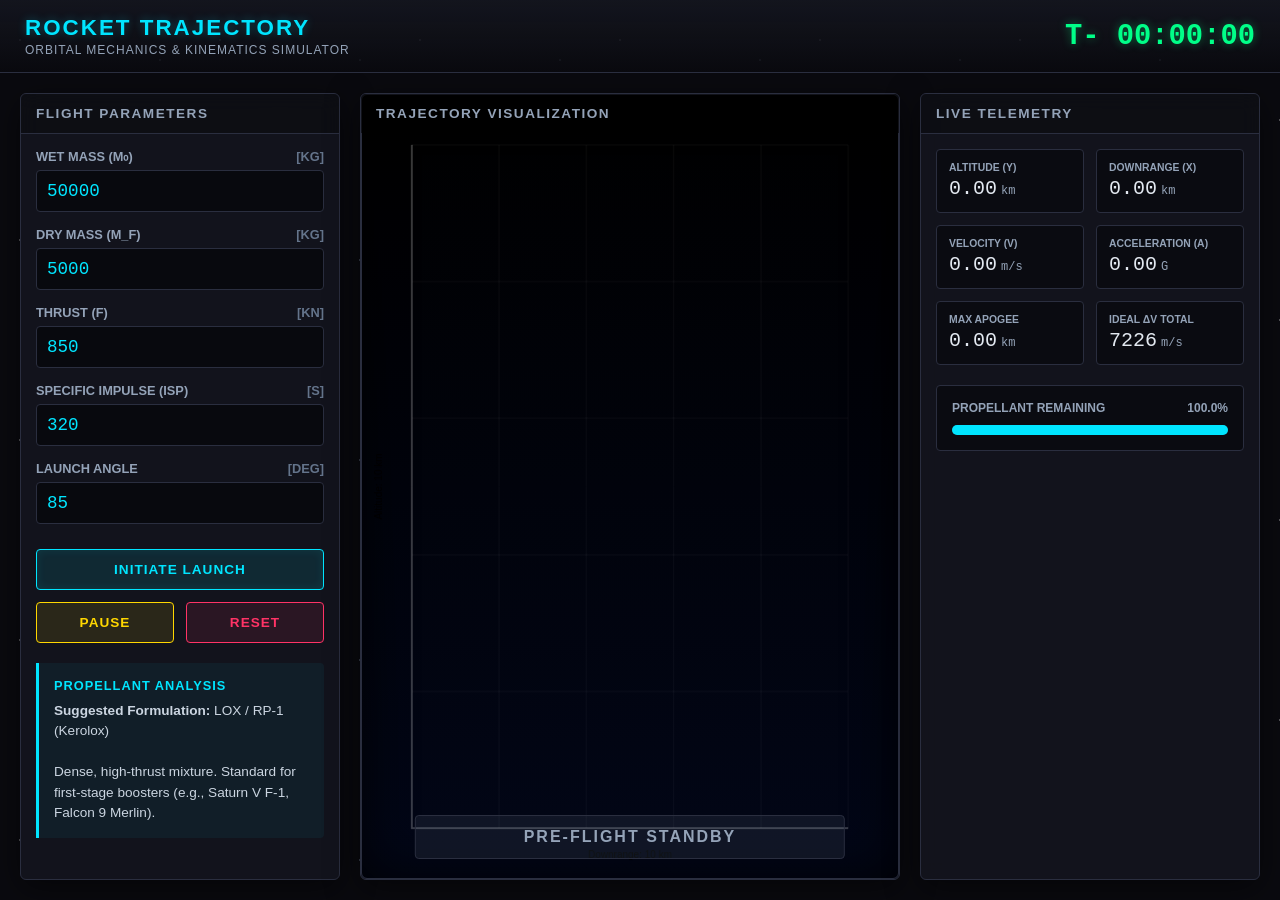
==== rocket-trajectory-simulator/index.html @ 6ebfdda8 "Add complete HTML structure for simulator This file contains the complete HTML structure for the Roc" ====
<!DOCTYPE html>
<html lang="en">
<head>
    <meta charset="UTF-8">
    <meta name="viewport" content="width=device-width, initial-scale=1.0">
    <title>Rocket Trajectory Simulator</title>
    
    <!--
    ======================================================================
    PROJECT TITLE: Rocket Trajectory Simulator
    AUTHOR: Undergraduate Engineering Portfolio Project
    OBJECTIVE: Simulate and visualize 2D rocket launch trajectories using 
               fundamental principles of orbital mechanics and kinematics.
    THEORY: Utilizes numerical integration (Euler Method) to step through 
            time, applying thrust and gravity vectors to update velocity 
            and position. The Tsiolkovsky Rocket Equation validates total Δv.
    EQUATIONS USED: 
      - Tsiolkovsky: Δv = Isp * g₀ * ln(m₀ / mf)
      - Force: F = (Thrust - Drag) - (Mass * g₀)
      - Acceleration: a = F / Mass
      - Velocity: v(t+Δt) = v(t) + a * Δt
      - Position: s(t+Δt) = s(t) + v * Δt
    ASSUMPTIONS: 
      - 2D Cartesian coordinate system (Flat Earth approximation for local flight).
      - Constant gravitational acceleration (g₀ = 9.80665 m/s²).
      - Vacuum approximation (neglected aerodynamic drag for simplified baseline).
    LIMITATIONS: 
      - Does not model Max-Q (aerodynamic pressure).
      - Coriolis effect and orbital curvature are neglected.
    FUTURE IMPROVEMENTS: 
      - Integrate atmospheric density models (US Standard Atmosphere 1976).
      - Implement Runge-Kutta 4th order (RK4) integration for higher accuracy.
      - Multi-stage capability and dynamic mass shedding.
    REFERENCES: 
      - Sutton, G. P. "Rocket Propulsion Elements".
      - Fundamentals of Astrodynamics (Bate, Mueller, White).
    ======================================================================
    -->
    
    <style>
        :root {
            /* Color Palette - Modern Mission Control Theme */
            --bg-main: #0a0a0f;
            --bg-panel: #14161f;
            --border-color: #2a2e3f;
            --text-main: #e2e8f0;
            --text-muted: #94a3b8;
            --accent-blue: #00e5ff;
            --accent-green: #00ff88;
            --accent-red: #ff3366;
            --accent-yellow: #ffd700;
            --font-ui: 'Segoe UI', Roboto, Helvetica, Arial, sans-serif;
            --font-mono: 'Courier New', Courier, monospace;
        }

        * {
            box-sizing: border-box;
            margin: 0;
            padding: 0;
        }

        body {
            background-color: var(--bg-main);
            color: var(--text-main);
            font-family: var(--font-ui);
            height: 100vh;
            display: flex;
            flex-direction: column;
            overflow: hidden;
        }

        /* Background Animation Layer */
        .star-field {
            position: absolute;
            top: 0;
            left: 0;
            width: 100%;
            height: 100%;
            z-index: -1;
            background-image: 
                radial-gradient(1px 1px at 10% 20%, white 100%, transparent),
                radial-gradient(1px 1px at 40% 60%, white 100%, transparent),
                radial-gradient(1.5px 1.5px at 80% 30%, #a4b5d6 100%, transparent),
                radial-gradient(2px 2px at 90% 80%, #a4b5d6 100%, transparent);
            background-size: 200px 200px;
            animation: scrollStars 60s linear infinite;
            opacity: 0.3;
        }

        @keyframes scrollStars {
            0% { background-position: 0 0; }
            100% { background-position: 0 200px; }
        }

        /* Header / Branding */
        header {
            padding: 15px 25px;
            background: linear-gradient(180deg, rgba(20,22,31,0.95) 0%, rgba(10,10,15,0.8) 100%);
            border-bottom: 1px solid var(--border-color);
            display: flex;
            justify-content: space-between;
            align-items: center;
            z-index: 10;
        }

        .logo-area h1 {
            font-size: 1.4rem;
            font-weight: 600;
            letter-spacing: 2px;
            text-transform: uppercase;
            color: var(--accent-blue);
            text-shadow: 0 0 10px rgba(0, 229, 255, 0.3);
        }

        .logo-area p {
            font-size: 0.75rem;
            color: var(--text-muted);
            letter-spacing: 1px;
            text-transform: uppercase;
            margin-top: 2px;
        }

        .mission-clock {
            font-family: var(--font-mono);
            font-size: 1.8rem;
            color: var(--accent-green);
            text-shadow: 0 0 10px rgba(0, 255, 136, 0.4);
            font-weight: bold;
        }

        /* Main Dashboard Grid */
        .dashboard {
            display: grid;
            grid-template-columns: 320px 1fr 340px;
            gap: 20px;
            padding: 20px;
            flex: 1;
            height: calc(100vh - 75px);
        }

        /* Standard Panel Styling */
        .panel {
            background: rgba(20, 22, 31, 0.85);
            backdrop-filter: blur(10px);
            border: 1px solid var(--border-color);
            border-radius: 6px;
            display: flex;
            flex-direction: column;
            box-shadow: 0 8px 32px rgba(0, 0, 0, 0.5);
            overflow-y: auto;
        }

        .panel-header {
            padding: 12px 15px;
            border-bottom: 1px solid var(--border-color);
            font-size: 0.85rem;
            font-weight: 700;
            text-transform: uppercase;
            letter-spacing: 1.5px;
            color: var(--text-muted);
            background: rgba(0,0,0,0.3);
        }

        .panel-content {
            padding: 15px;
        }

        /* Forms & Inputs */
        .input-group {
            margin-bottom: 15px;
        }

        .input-group label {
            display: flex;
            justify-content: space-between;
            font-size: 0.8rem;
            color: var(--text-muted);
            margin-bottom: 6px;
            text-transform: uppercase;
            font-weight: 600;
        }

        .input-group label span.unit {
            color: #64748b;
        }

        .input-group input {
            width: 100%;
            background: rgba(0,0,0,0.5);
            border: 1px solid var(--border-color);
            color: var(--accent-blue);
            padding: 10px;
            border-radius: 4px;
            font-family: var(--font-mono);
            font-size: 1.1rem;
            transition: all 0.3s ease;
        }

        .input-group input:focus {
            outline: none;
            border-color: var(--accent-blue);
            box-shadow: 0 0 8px rgba(0, 229, 255, 0.2);
        }

        /* Buttons */
        .btn-group {
            display: grid;
            grid-template-columns: 1fr 1fr;
            gap: 12px;
            margin-top: 25px;
        }

        button {
            padding: 12px;
            border: none;
            border-radius: 4px;
            font-weight: 700;
            text-transform: uppercase;
            letter-spacing: 1px;
            cursor: pointer;
            transition: all 0.2s;
            font-family: var(--font-ui);
            font-size: 0.85rem;
        }

        button:active { transform: translateY(1px); }

        .btn-launch {
            grid-column: span 2;
            background: rgba(0, 229, 255, 0.1);
            color: var(--accent-blue);
            border: 1px solid var(--accent-blue);
            box-shadow: 0 0 10px rgba(0, 229, 255, 0.1) inset;
        }

        .btn-launch:hover {
            background: var(--accent-blue);
            color: #000;
            box-shadow: 0 0 20px rgba(0, 229, 255, 0.5);
        }

        .btn-pause {
            background: rgba(255, 215, 0, 0.1);
            color: var(--accent-yellow);
            border: 1px solid var(--accent-yellow);
        }
        .btn-pause:hover { background: rgba(255, 215, 0, 0.2); }

        .btn-reset {
            background: rgba(255, 51, 102, 0.1);
            color: var(--accent-red);
            border: 1px solid var(--accent-red);
        }
        .btn-reset:hover { background: rgba(255, 51, 102, 0.2); }

        /* Central Canvas */
        .canvas-container {
            display: flex;
            flex-direction: column;
            position: relative;
        }
        
        #simCanvas {
            width: 100%;
            height: 100%;
            min-height: 400px;
            background: linear-gradient(0deg, #020617 0%, #000000 100%);
            border-radius: 6px;
            border: 1px solid var(--border-color);
            box-shadow: inset 0 0 50px rgba(0,0,0,0.8);
        }

        .overlay-data {
            position: absolute;
            top: 15px;
            left: 15px;
            pointer-events: none;
        }

        /* Telemetry Grid */
        .telemetry-grid {
            display: grid;
            grid-template-columns: 1fr 1fr;
            gap: 12px;
        }

        .data-box {
            background: rgba(0,0,0,0.4);
            border: 1px solid var(--border-color);
            border-radius: 4px;
            padding: 12px;
            display: flex;
            flex-direction: column;
            justify-content: center;
        }

        .data-label {
            font-size: 0.65rem;
            color: var(--text-muted);
            text-transform: uppercase;
            margin-bottom: 4px;
            font-weight: 600;
        }

        .data-value {
            font-family: var(--font-mono);
            font-size: 1.25rem;
            color: var(--text-main);
            display: flex;
            align-items: baseline;
            gap: 4px;
        }

        .data-unit {
            font-size: 0.75rem;
            color: var(--text-muted);
        }

        /* Fuel Indicator */
        .fuel-gauge {
            margin-top: 20px;
            background: rgba(0,0,0,0.4);
            border: 1px solid var(--border-color);
            border-radius: 4px;
            padding: 15px;
        }
        
        .gauge-header {
            display: flex;
            justify-content: space-between;
            font-size: 0.75rem;
            text-transform: uppercase;
            color: var(--text-muted);
            font-weight: bold;
        }

        .progress-bg {
            height: 10px;
            background: #1e293b;
            border-radius: 5px;
            margin-top: 10px;
            overflow: hidden;
            box-shadow: inset 0 1px 3px rgba(0,0,0,0.5);
        }

        .progress-fill {
            height: 100%;
            width: 100%;
            background: var(--accent-blue);
            transition: width 0.1s linear, background-color 0.3s;
        }

        /* Mission Status Indicator */
        .status-banner {
            margin-top: 20px;
            padding: 12px;
            text-align: center;
            font-weight: 800;
            letter-spacing: 2px;
            border-radius: 4px;
            background: rgba(148, 163, 184, 0.1);
            color: var(--text-muted);
            border: 1px solid var(--border-color);
            text-transform: uppercase;
            transition: all 0.3s;
        }

        /* AI Propellant Recommendation */
        .propellant-rec {
            margin-top: 20px;
            padding: 15px;
            background: rgba(0, 229, 255, 0.05);
            border-left: 3px solid var(--accent-blue);
            border-radius: 0 4px 4px 0;
        }
        
        .propellant-rec h4 {
            color: var(--accent-blue);
            margin-bottom: 8px;
            font-size: 0.8rem;
            text-transform: uppercase;
            letter-spacing: 1px;
        }
        
        .propellant-rec p {
            font-size: 0.85rem;
            line-height: 1.5;
            color: #cbd5e1;
        }

        /* Responsive Design */
        @media (max-width: 1200px) {
            .dashboard { grid-template-columns: 280px 1fr 300px; }
        }
        @media (max-width: 992px) {
            .dashboard { 
                grid-template-columns: 1fr; 
                height: auto; 
                overflow-y: auto; 
            }
            body { overflow-y: auto; }
            .canvas-container { height: 500px; }
        }
    </style>
</head>
<body>
    <!-- Background Animation Layer -->
    <div class="star-field"></div>

    <!-- Header / Branding -->
    <header>
        <div class="logo-area">
            <h1>Rocket Trajectory</h1>
            <p>Orbital Mechanics & Kinematics Simulator</p>
        </div>
        <div class="mission-clock" id="clock">T- 00:00:00</div>
    </header>

    <!-- Main Dashboard -->
    <main class="dashboard">
        
        <!-- LEFT PANEL: Flight Parameters -->
        <aside class="panel">
            <div class="panel-header">Flight Parameters</div>
            <div class="panel-content">
                
                <div class="input-group">
                    <label>Wet Mass (m₀) <span class="unit">[kg]</span></label>
                    <input type="number" id="param-wet-mass" value="50000" step="1000" min="1000">
                </div>
                
                <div class="input-group">
                    <label>Dry Mass (m_f) <span class="unit">[kg]</span></label>
                    <input type="number" id="param-dry-mass" value="5000" step="100" min="100">
                </div>
                
                <div class="input-group">
                    <label>Thrust (F) <span class="unit">[kN]</span></label>
                    <input type="number" id="param-thrust" value="850" step="10" min="0">
                </div>
                
                <div class="input-group">
                    <label>Specific Impulse (Isp) <span class="unit">[s]</span></label>
                    <input type="number" id="param-isp" value="320" step="1" min="100" max="1000">
                </div>
                
                <div class="input-group">
                    <label>Launch Angle <span class="unit">[deg]</span></label>
                    <input type="number" id="param-angle" value="85" step="1" min="1" max="90">
                </div>

                <div class="btn-group">
                    <button class="btn-launch" id="btn-launch" onclick="toggleLaunch()">Initiate Launch</button>
                    <button class="btn-pause" id="btn-pause" onclick="togglePause()">Pause</button>
                    <button class="btn-reset" id="btn-reset" onclick="resetSim()">Reset</button>
                </div>

                <!-- AI Propellant Recommendation -->
                <div class="propellant-rec" id="propellant-rec">
                    <h4>Propellant Analysis</h4>
                    <p id="propellant-text">Awaiting calculation based on requested Specific Impulse...</p>
                </div>
            </div>
        </aside>

        <!-- CENTER PANEL: Visualization -->
        <section class="panel canvas-container">
            <div class="panel-header" style="background: rgba(0,0,0,0.6); border:none; position:absolute; width:100%; z-index:5;">
                Trajectory Visualization
            </div>
            
            <canvas id="simCanvas"></canvas>
            
            <div class="status-banner" id="mission-status" style="position: absolute; bottom: 20px; left: 50%; transform: translateX(-50%); width: 80%; z-index: 5;">
                PRE-FLIGHT STANDBY
            </div>
        </section>

        <!-- RIGHT PANEL: Live Telemetry -->
        <aside class="panel">
            <div class="panel-header">Live Telemetry</div>
            <div class="panel-content">
                
                <div class="telemetry-grid">
                    <div class="data-box">
                        <div class="data-label">Altitude (Y)</div>
                        <div class="data-value" id="tel-alt">0.00 <span class="data-unit">km</span></div>
                    </div>
                    <div class="data-box">
                        <div class="data-label">Downrange (X)</div>
                        <div class="data-value" id="tel-dist">0.00 <span class="data-unit">km</span></div>
                    </div>
                    <div class="data-box">
                        <div class="data-label">Velocity (v)</div>
                        <div class="data-value" id="tel-vel">0.00 <span class="data-unit">m/s</span></div>
                    </div>
                    <div class="data-box">
                        <div class="data-label">Acceleration (a)</div>
                        <div class="data-value" id="tel-accel">0.00 <span class="data-unit">G</span></div>
                    </div>
                    <div class="data-box">
                        <div class="data-label">Max Apogee</div>
                        <div class="data-value" id="tel-apogee">0.00 <span class="data-unit">km</span></div>
                    </div>
                    <div class="data-box">
                        <div class="data-label">Ideal Δv Total</div>
                        <div class="data-value" id="tel-deltav">0.00 <span class="data-unit">m/s</span></div>
                    </div>
                </div>

                <div class="fuel-gauge">
                    <div class="gauge-header">
                        <span>Propellant Remaining</span>
                        <span id="fuel-val">100.0%</span>
                    </div>
                    <div class="progress-bg">
                        <div class="progress-fill" id="fuel-bar"></div>
                    </div>
                </div>
                
            </div>
        </aside>

    </main>

    <script>
        // ======================================================
        // ROCKET PHYSICS ENGINE & STATE MANAGEMENT
        // ======================================================

        // Fundamental Constants
        const G0 = 9.80665; // Standard gravity [m/s^2]

        // System State
        let state = {
            isRunning: false,
            isPaused: false,
            time: 0,           // Mission time [s]
            dt: 0.05,          // Integration time step [s] (Euler Method)
            
            // Mass Properties
            currentMass: 0,    // [kg]
            dryMass: 0,        // [kg]
            propMassInit: 0,   // [kg]
            
            // Kinematic Vectors (2D)
            posX: 0,           // Downrange [m]
            posY: 0,           // Altitude [m]
            velX: 0,           // Velocity X [m/s]
            velY: 0,           // Velocity Y [m/s]
            accel: 0,          // Total scalar acceleration [m/s^2]
            
            // Propulsion
            thrust: 0,         // [N]
            isp: 0,            // [s]
            massFlowRate: 0,   // [kg/s]
            pitchAngle: 0,     // [rad] Launch angle from horizontal
            
            // Metrics
            maxAltitude: 0,    // [m]
            totalDeltaV: 0,    // [m/s] Calculated via Tsiolkovsky Equation
            status: "PRE-FLIGHT STANDBY"
        };

        // Trajectory History Array for Canvas Rendering
        // Stores {x, y, isBurn} objects
        let trajectoryData = [];
        let animationFrameId = null;

        // ======================================================
        // UI & DOM ELEMENT BINDING
        // ======================================================
        
        const UI = {
            // Context
            canvas: document.getElementById('simCanvas'),
            ctx: null, // Initialized in setup()
            
            // Inputs
            wetMass: document.getElementById('param-wet-mass'),
            dryMass: document.getElementById('param-dry-mass'),
            thrust: document.getElementById('param-thrust'),
            isp: document.getElementById('param-isp'),
            angle: document.getElementById('param-angle'),
            
            // Telemetry Outputs
            telAlt: document.getElementById('tel-alt'),
            telDist: document.getElementById('tel-dist'),
            telVel: document.getElementById('tel-vel'),
            telAccel: document.getElementById('tel-accel'),
            telApogee: document.getElementById('tel-apogee'),
            telDeltaV: document.getElementById('tel-deltav'),
            
            // Visual Gauges
            fuelBar: document.getElementById('fuel-bar'),
            fuelVal: document.getElementById('fuel-val'),
            clock: document.getElementById('clock'),
            statusBanner: document.getElementById('mission-status'),
            
            // Intelligence / Recommendations
            propText: document.getElementById('propellant-text'),
            
            // Controls
            btnLaunch: document.getElementById('btn-launch')
        };
        // ======================================================
        // INITIALIZATION & DYNAMIC ANALYSIS
        // ======================================================
        
        function initApp() {
            UI.ctx = UI.canvas.getContext('2d');
            resizeCanvas();
            window.addEventListener('resize', resizeCanvas);
            
            // Bind listeners to inputs for live feedback before launch
            const inputs = [UI.wetMass, UI.dryMass, UI.thrust, UI.isp, UI.angle];
            inputs.forEach(input => input.addEventListener('input', () => {
                if (!state.isRunning) {
                    analyzePropellant();
                    calculateIdealDeltaV();
                }
            }));
            
            analyzePropellant();
            calculateIdealDeltaV();
            drawCanvas(); // Initial render of grid
        }

        function resizeCanvas() {
            // Adjust canvas internal resolution to match container size for crisp rendering
            const container = UI.canvas.parentElement;
            UI.canvas.width = container.clientWidth;
            UI.canvas.height = container.clientHeight || 500;
            if (!state.isRunning) drawCanvas();
        }

        function analyzePropellant() {
            const isp = parseFloat(UI.isp.value);
            let mixture, explanation;

            // Basic AI/Rule-based propellant categorization based on Isp ranges
            if (isp >= 430) {
                mixture = "LOX / LH₂ (Cryogenic)";
                explanation = "High efficiency, highly theoretical. Standard for upper stages (e.g., Space Shuttle Main Engine). Requires significant cryogenic insulation.";
            } else if (isp >= 340) {
                mixture = "LOX / CH₄ (Methalox)";
                explanation = "Modern reusable standard. Excellent balance of density, efficiency, and coking resistance. Used in next-gen heavy lifters.";
            } else if (isp >= 280) {
                mixture = "LOX / RP-1 (Kerolox)";
                explanation = "Dense, high-thrust mixture. Standard for first-stage boosters (e.g., Saturn V F-1, Falcon 9 Merlin).";
            } else {
                mixture = "N₂O₄ / UDMH (Hypergolic)";
                explanation = "Storable and reliable. Ignites on contact. Primarily used for orbital maneuvering systems and heritage ICBMs.";
            }

            UI.propText.innerHTML = `<strong>Suggested Formulation:</strong> ${mixture}<br><br>${explanation}`;
        }

        function calculateIdealDeltaV() {
            const m0 = parseFloat(UI.wetMass.value);
            const mf = parseFloat(UI.dryMass.value);
            const isp = parseFloat(UI.isp.value);
            
            if (m0 > mf && m0 > 0 && mf > 0) {
                // Tsiolkovsky Rocket Equation: Δv = Isp * g0 * ln(m0 / mf)
                const deltaV = isp * G0 * Math.log(m0 / mf);
                UI.telDeltaV.innerHTML = `${(deltaV).toFixed(0)} <span class="data-unit">m/s</span>`;
            } else {
                UI.telDeltaV.innerHTML = `ERR <span class="data-unit">mass input</span>`;
            }
        }

        // ======================================================
        // PHYSICS ENGINE & INTEGRATION
        // ======================================================

        function toggleLaunch() {
            if (state.isRunning) return; // Prevent multiple launches

            // Parse Input Parameters
            state.currentMass = parseFloat(UI.wetMass.value);
            state.dryMass = parseFloat(UI.dryMass.value);
            state.thrust = parseFloat(UI.thrust.value) * 1000; // Convert kN to N
            state.isp = parseFloat(UI.isp.value);
            
            // Launch Angle to Radians
            const angleDeg = parseFloat(UI.angle.value);
            state.pitchAngle = angleDeg * (Math.PI / 180);
            
            // Mass Flow Rate Calculation: m_dot = Thrust / (Isp * g0)
            state.massFlowRate = state.thrust / (state.isp * G0);
            state.propMassInit = state.currentMass - state.dryMass;

            // Reset State Variables
            state.time = 0;
            state.posX = 0;
            state.posY = 0;
            state.velX = 0;
            state.velY = 0;
            state.accel = 0;
            state.maxAltitude = 0;
            state.isPaused = false;
            state.isRunning = true;
            trajectoryData = [];

            // Update UI
            updateStatus("LIFTOFF - THRUSTING", "#00e5ff");
            UI.btnLaunch.style.opacity = 0.5;
            UI.btnLaunch.style.cursor = 'not-allowed';

            // Start Simulation Loop
            lastTimestamp = performance.now();
            animationFrameId = requestAnimationFrame(simulationLoop);
        }

        function togglePause() {
            if (!state.isRunning) return;
            state.isPaused = !state.isPaused;
            updateStatus(state.isPaused ? "SIMULATION PAUSED" : (state.currentMass > state.dryMass ? "THRUSTING" : "COASTING"));
            UI.btnPause.innerText = state.isPaused ? "Resume" : "Pause";
        }

        function resetSim() {
            cancelAnimationFrame(animationFrameId);
            state.isRunning = false;
            state.isPaused = false;
            trajectoryData = [];
            
            updateStatus("PRE-FLIGHT STANDBY", "#94a3b8");
            UI.btnLaunch.style.opacity = 1;
            UI.btnLaunch.style.cursor = 'pointer';
            UI.btnPause.innerText = "Pause";
            UI.clock.innerText = "T- 00:00:00";
            
            // Reset gauges
            UI.fuelBar.style.width = '100%';
            UI.fuelVal.innerText = '100.0%';
            UI.fuelBar.style.backgroundColor = 'var(--accent-blue)';
            
            // Reset Telemetry display
            UI.telAlt.innerHTML = `0.00 <span class="data-unit">km</span>`;
            UI.telDist.innerHTML = `0.00 <span class="data-unit">km</span>`;
            UI.telVel.innerHTML = `0.00 <span class="data-unit">m/s</span>`;
            UI.telAccel.innerHTML = `0.00 <span class="data-unit">G</span>`;
            UI.telApogee.innerHTML = `0.00 <span class="data-unit">km</span>`;
            
            drawCanvas();
        }

        function updateStatus(message, color = "#e2e8f0") {
            UI.statusBanner.innerText = message;
            UI.statusBanner.style.color = color;
            UI.statusBanner.style.borderColor = color;
        }

        // ======================================================
        // MAIN SIMULATION LOOP (EULER METHOD)
        // ======================================================
        
        let lastTimestamp = 0;
        
        function simulationLoop(timestamp) {
            if (!state.isRunning) return;
            
            // Allow real-time pausing without breaking time calculation
            if (!state.isPaused) {
                // Fixed time-step integration for consistent physics
                // Real-time delta is not used to prevent lag-induced physics errors
                const physicsStepsPerFrame = 5; // Run multiple micro-steps for accuracy
                const subDt = state.dt / physicsStepsPerFrame;

                for(let i=0; i<physicsStepsPerFrame; i++) {
                    performPhysicsStep(subDt);
                    if(!state.isRunning) break; // Impact condition met mid-frame
                }
                
                updateTelemetryUI();
                drawCanvas();
            }
            
            if (state.isRunning) {
                animationFrameId = requestAnimationFrame(simulationLoop);
            }
        }

        function performPhysicsStep(dt) {
            let currentThrust = 0;
            let isBurning = false;

            // 1. Mass & Engine State Update
            if (state.currentMass > state.dryMass) {
                currentThrust = state.thrust;
                isBurning = true;
                state.currentMass -= state.massFlowRate * dt;
                
                // MECO (Main Engine Cut Off) check
                if (state.currentMass <= state.dryMass) {
                    state.currentMass = state.dryMass;
                    updateStatus("MECO - COASTING PHASE", "#ffd700");
                }
            }

            // 2. Resolve Force Vectors (Assumes simplified 2D flat-earth logic)
            let pitch = state.pitchAngle;
            
            // Gravity turn approximation during coast: align with velocity vector
            if (!isBurning && (Math.abs(state.velX) > 0.1 || Math.abs(state.velY) > 0.1)) {
                 pitch = Math.atan2(state.velY, state.velX); 
            }

            const thrustX = currentThrust * Math.cos(pitch);
            const thrustY = currentThrust * Math.sin(pitch);
            const weight = state.currentMass * G0; // Force of gravity [N]

            // 3. Accelerations (a = ΣF / m)
            const accelX = thrustX / state.currentMass;
            const accelY = (thrustY - weight) / state.currentMass;

            state.accel = Math.sqrt(accelX*accelX + accelY*accelY) / G0; // G-force

            // 4. Velocities (v_new = v_old + a * dt)
            state.velX += accelX * dt;
            state.velY += accelY * dt;

            // 5. Positions (s_new = s_old + v * dt)
            state.posX += state.velX * dt;
            state.posY += state.velY * dt;

            // 6. Time and Metrics Tracking
            state.time += dt;
            if (state.posY > state.maxAltitude) state.maxAltitude = state.posY;

            // Throttle data pushing to prevent memory overflow (record every ~0.25s)
            if (Math.floor(state.time * 20) % 5 === 0) {
                trajectoryData.push({
                    x: state.posX,
                    y: state.posY,
                    isBurn: isBurning
                });
            }

            // 7. Termination Conditions
            if (state.posY <= 0 && state.time > 1.0) {
                state.posY = 0;
                state.isRunning = false;
                updateStatus("TOUCHDOWN / IMPACT", "#ff3366");
            } else if (state.posY > 5000000) { 
                // Escape trajectory safety cutout (5,000 km)
                state.isRunning = false;
                updateStatus("ESCAPED LOCAL SYSTEM", "#00ff88");
            }
        }

        // ======================================================
        // TELEMETRY & RENDER UPDATES
        // ======================================================

        function updateTelemetryUI() {
            // Time Formatting
            const m = Math.floor(state.time / 60);
            const s = Math.floor(state.time % 60);
            const ms = Math.floor((state.time % 1) * 100);
            UI.clock.innerText = `T+ ${m.toString().padStart(2, '0')}:${s.toString().padStart(2, '0')}:${ms.toString().padStart(2, '0')}`;

            // Telemetry Outputs (Converted to km and m/s where appropriate)
            UI.telAlt.innerHTML = `${(state.posY / 1000).toFixed(2)} <span class="data-unit">km</span>`;
            UI.telDist.innerHTML = `${(state.posX / 1000).toFixed(2)} <span class="data-unit">km</span>`;
            
            const totalVel = Math.sqrt(state.velX*state.velX + state.velY*state.velY);
            UI.telVel.innerHTML = `${totalVel.toFixed(1)} <span class="data-unit">m/s</span>`;
            
            UI.telAccel.innerHTML = `${state.accel.toFixed(2)} <span class="data-unit">G</span>`;
            UI.telApogee.innerHTML = `${(state.maxAltitude / 1000).toFixed(2)} <span class="data-unit">km</span>`;

            // Fuel Gauge Calculation
            const currentPropMass = state.currentMass - state.dryMass;
            const fuelPercent = Math.max(0, (currentPropMass / state.propMassInit) * 100);
            UI.fuelVal.innerText = `${fuelPercent.toFixed(1)}%`;
            UI.fuelBar.style.width = `${fuelPercent}%`;
            
            if (fuelPercent < 20 && fuelPercent > 0) {
                UI.fuelBar.style.backgroundColor = 'var(--accent-red)';
            }
        }

        function drawCanvas() {
            if (!UI.ctx) return;
            const ctx = UI.ctx;
            const w = UI.canvas.width;
            const h = UI.canvas.height;
            
            ctx.clearRect(0, 0, w, h);
            
            // Dynamic Scaling based on max boundaries
            const padding = 50;
            let maxX = Math.max(10000, state.posX * 1.2); // min 10km scale
            let maxY = Math.max(10000, state.maxAltitude * 1.2); 
            
            // Mapping functions from physical coordinates [m] to canvas pixels
            const mapX = (x) => padding + (x / maxX) * (w - padding * 2);
            const mapY = (y) => (h - padding) - (y / maxY) * (h - padding * 2);

            // 1. Draw Grid System
            ctx.strokeStyle = 'rgba(255, 255, 255, 0.05)';
            ctx.lineWidth = 1;
            ctx.beginPath();
            for(let i=0; i<=5; i++) {
                // Verticals
                let px = mapX(maxX * (i/5));
                ctx.moveTo(px, padding);
                ctx.lineTo(px, h - padding);
                // Horizontals
                let py = mapY(maxY * (i/5));
                ctx.moveTo(padding, py);
                ctx.lineTo(w - padding, py);
            }
            ctx.stroke();

            // 2. Draw Axes
            ctx.strokeStyle = 'rgba(255, 255, 255, 0.2)';
            ctx.lineWidth = 2;
            ctx.beginPath();
            ctx.moveTo(padding, padding);
            ctx.lineTo(padding, h - padding);
            ctx.lineTo(w - padding, h - padding);
            ctx.stroke();

            // Axis Labels
            ctx.fillStyle = 'var(--text-muted)';
            ctx.font = '10px var(--font-mono)';
            ctx.textAlign = 'center';
            ctx.fillText(`Downrange: ${(maxX/1000).toFixed(0)} km`, w/2, h - 20);
            
            ctx.save();
            ctx.translate(20, h/2);
            ctx.rotate(-Math.PI/2);
            ctx.fillText(`Altitude: ${(maxY/1000).toFixed(0)} km`, 0, 0);
            ctx.restore();

            // 3. Draw Trajectory History
            if (trajectoryData.length > 1) {
                for (let i = 1; i < trajectoryData.length; i++) {
                    const p1 = trajectoryData[i-1];
                    const p2 = trajectoryData[i];
                    
                    ctx.beginPath();
                    ctx.moveTo(mapX(p1.x), mapY(p1.y));
                    ctx.lineTo(mapX(p2.x), mapY(p2.y));
                    
                    // Color code the burn phase vs coast phase
                    ctx.strokeStyle = p2.isBurn ? 'var(--accent-blue)' : 'rgba(255, 215, 0, 0.8)';
                    ctx.lineWidth = p2.isBurn ? 3 : 2;
                    ctx.shadowBlur = p2.isBurn ? 10 : 0;
                    ctx.shadowColor = 'var(--accent-blue)';
                    
                    ctx.stroke();
                }
                ctx.shadowBlur = 0; // reset
            }

            // 4. Draw Current Rocket Position (Marker)
            if (state.isRunning || state.time > 0) {
                const rx = mapX(state.posX);
                const ry = mapY(state.posY);

                ctx.fillStyle = '#fff';
                ctx.beginPath();
                ctx.arc(rx, ry, 4, 0, Math.PI * 2);
                ctx.fill();

                // Direction Vector Line
                if (Math.abs(state.velX) > 0 || Math.abs(state.velY) > 0) {
                    const vMag = Math.sqrt(state.velX*state.velX + state.velY*state.velY);
                    const normVx = state.velX / vMag;
                    const normVy = state.velY / vMag;
                    
                    ctx.strokeStyle = 'var(--accent-green)';
                    ctx.lineWidth = 2;
                    ctx.beginPath();
                    ctx.moveTo(rx, ry);
                    ctx.lineTo(rx + normVx * 20, ry - normVy * 20); // Note inverted Y for canvas
                    ctx.stroke();
                }
            }
        }

        // Initialize Application on Load
        window.onload = initApp;

    </script>
</body>
</html>
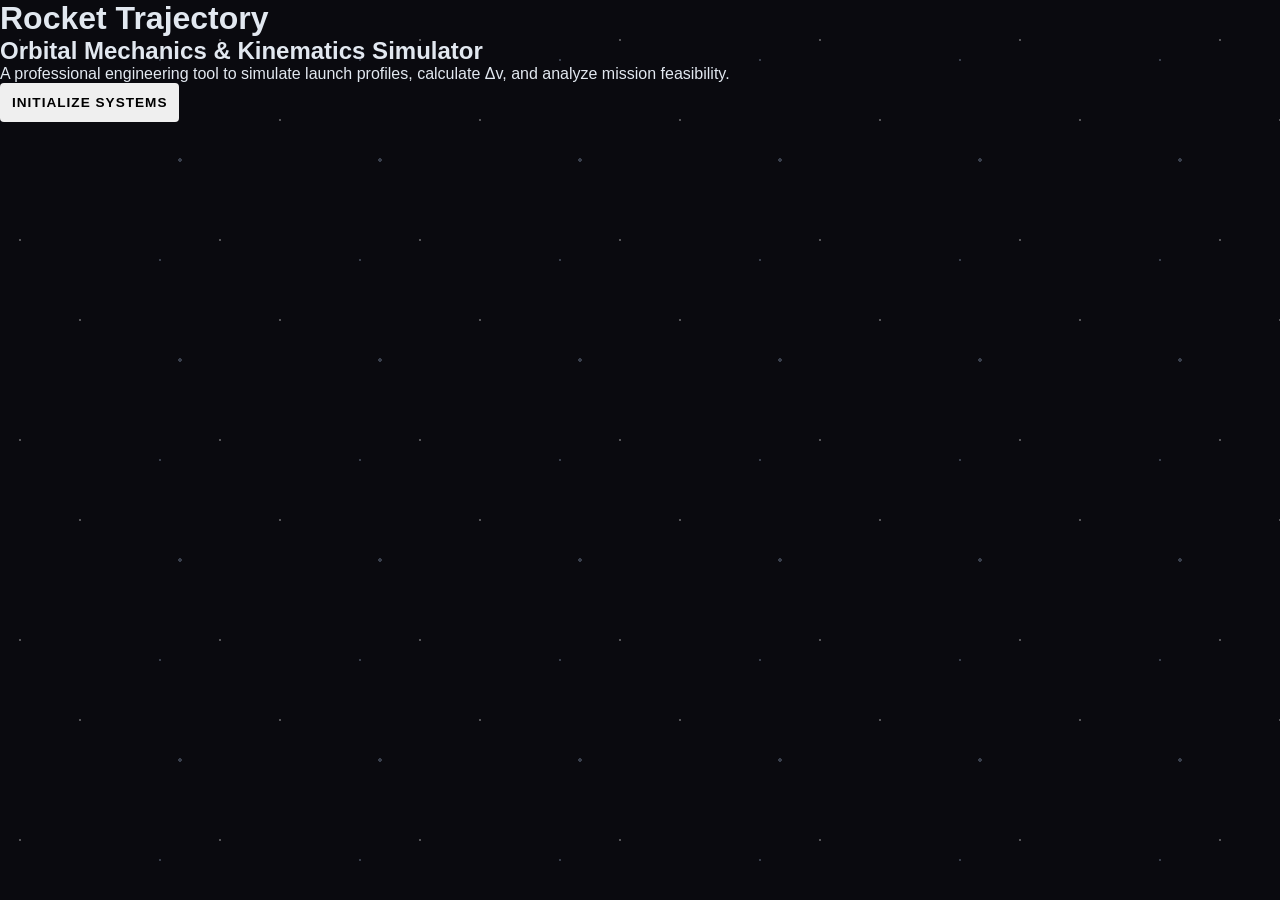
==== commit 59aa4776: "Remove start screen styles from index.html Removed CSS styles for the start screen and its content." ====
--- a/rocket-trajectory-simulator/index.html
+++ b/rocket-trajectory-simulator/index.html
@@ -4,7 +4,7 @@
     <meta charset="UTF-8">
     <meta name="viewport" content="width=device-width, initial-scale=1.0">
     <title>Rocket Trajectory Simulator</title>
-    
+       
     <!--
     ======================================================================
     PROJECT TITLE: Rocket Trajectory Simulator
@@ -406,6 +406,18 @@
 <body>
     <!-- Background Animation Layer -->
     <div class="star-field"></div>
+        <!-- START SCREEN -->
+    <div id="start-screen" class="start-screen">
+        <div class="start-content">
+            <h1>Rocket Trajectory</h1>
+            <h2>Orbital Mechanics & Kinematics Simulator</h2>
+            <p>A professional engineering tool to simulate launch profiles, calculate Δv, and analyze mission feasibility.</p>
+            <button class="btn-enter" onclick="startSimulator()">Initialize Systems</button>
+        </div>
+    </div>
+
+    <!-- MAIN APP CONTAINER (Initially Hidden) -->
+    <div id="app-container" style="display: none; flex-direction: column; height: 100%; width: 100%;">
 
     <!-- Header / Branding -->
     <header>
@@ -522,7 +534,7 @@
         </aside>
 
     </main>
-
+    </div>
     <script>
         // ======================================================
         // ROCKET PHYSICS ENGINE & STATE MANAGEMENT
@@ -603,6 +615,28 @@
             // Controls
             btnLaunch: document.getElementById('btn-launch')
         };
+
+        // ======================================================
+        // START SCREEN LOGIC
+        // ======================================================
+        
+        function startSimulator() {
+            const startScreen = document.getElementById('start-screen');
+            const appContainer = document.getElementById('app-container');
+            
+            // Trigger the CSS fade out
+            startScreen.classList.add('hidden');
+            
+            // Wait for the fade animation to finish, then swap displays
+            setTimeout(() => {
+                startScreen.style.display = 'none';
+                appContainer.style.display = 'flex';
+                
+                // CRITICAL: Force canvas to calculate its size now that it is visible
+                resizeCanvas();
+            }, 600); // Matches the 0.6s transition in CSS
+        }
+
         // ======================================================
         // INITIALIZATION & DYNAMIC ANALYSIS
         // ======================================================
